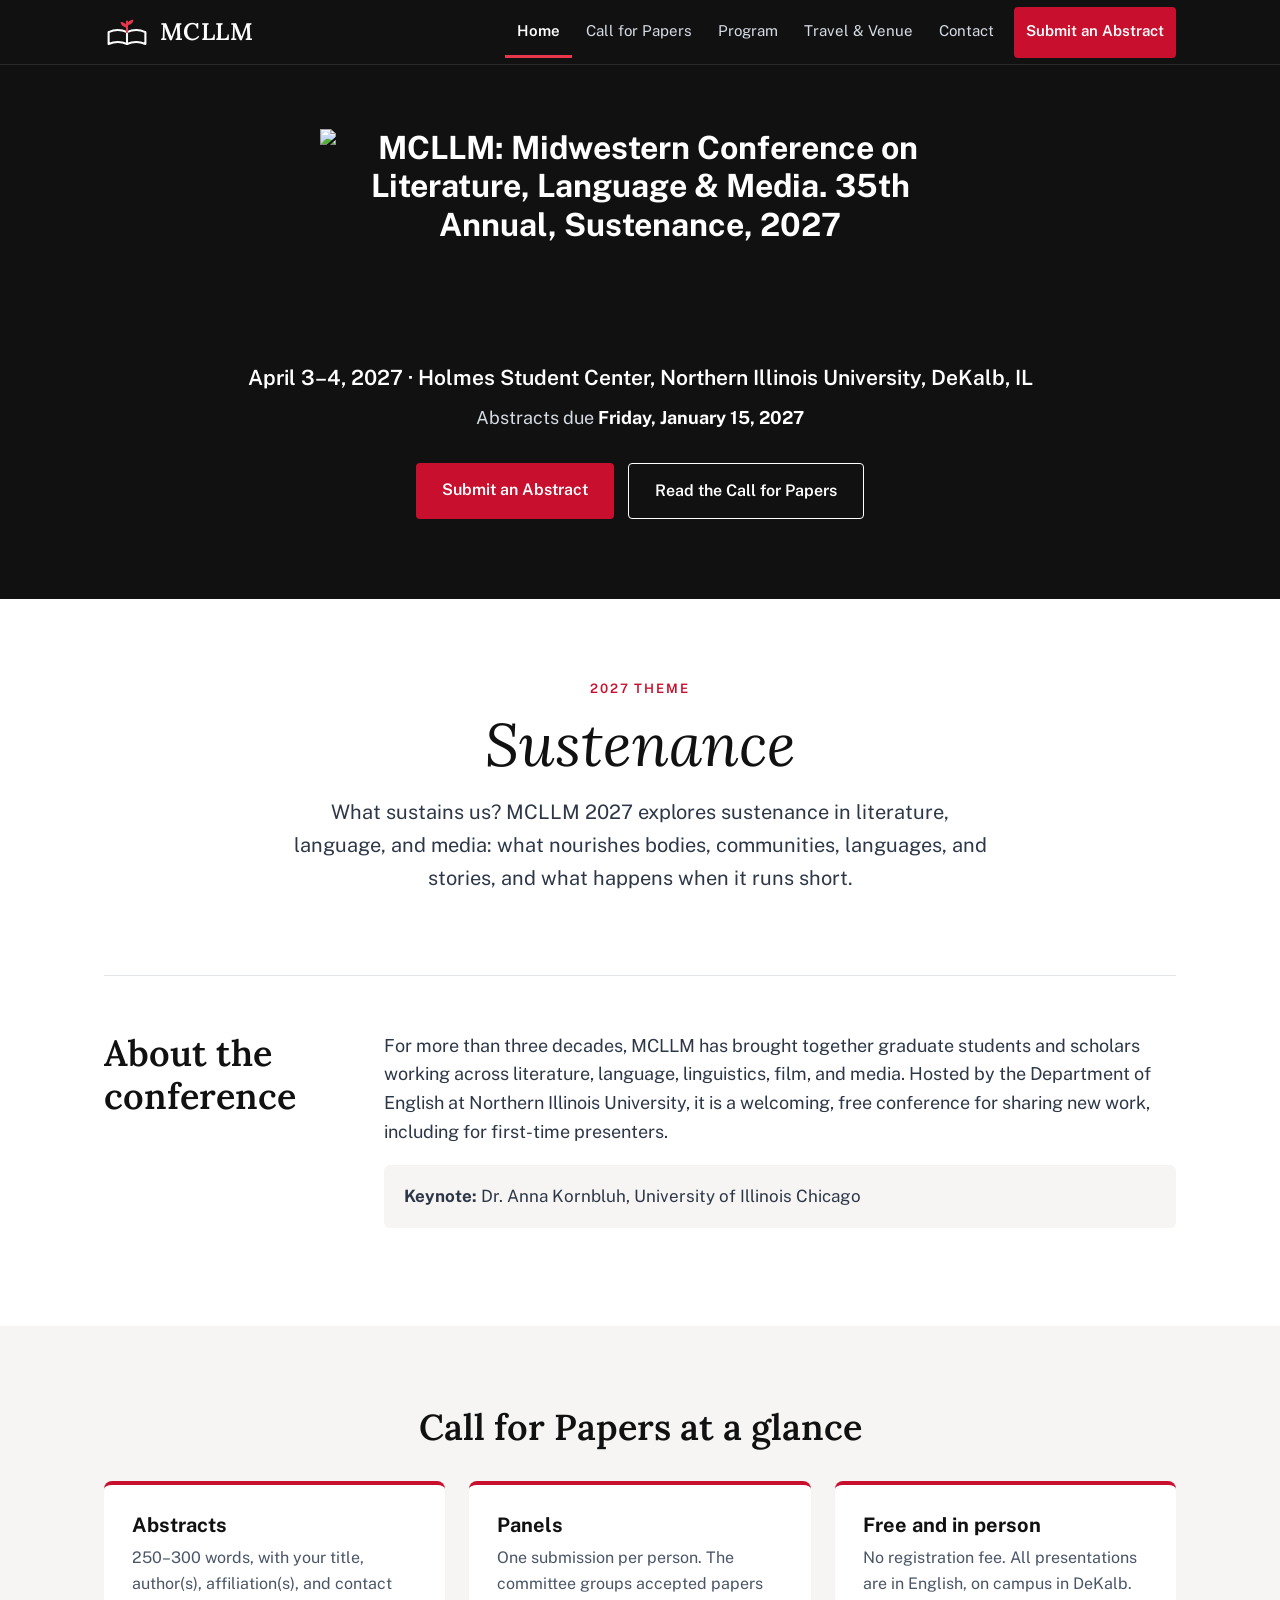
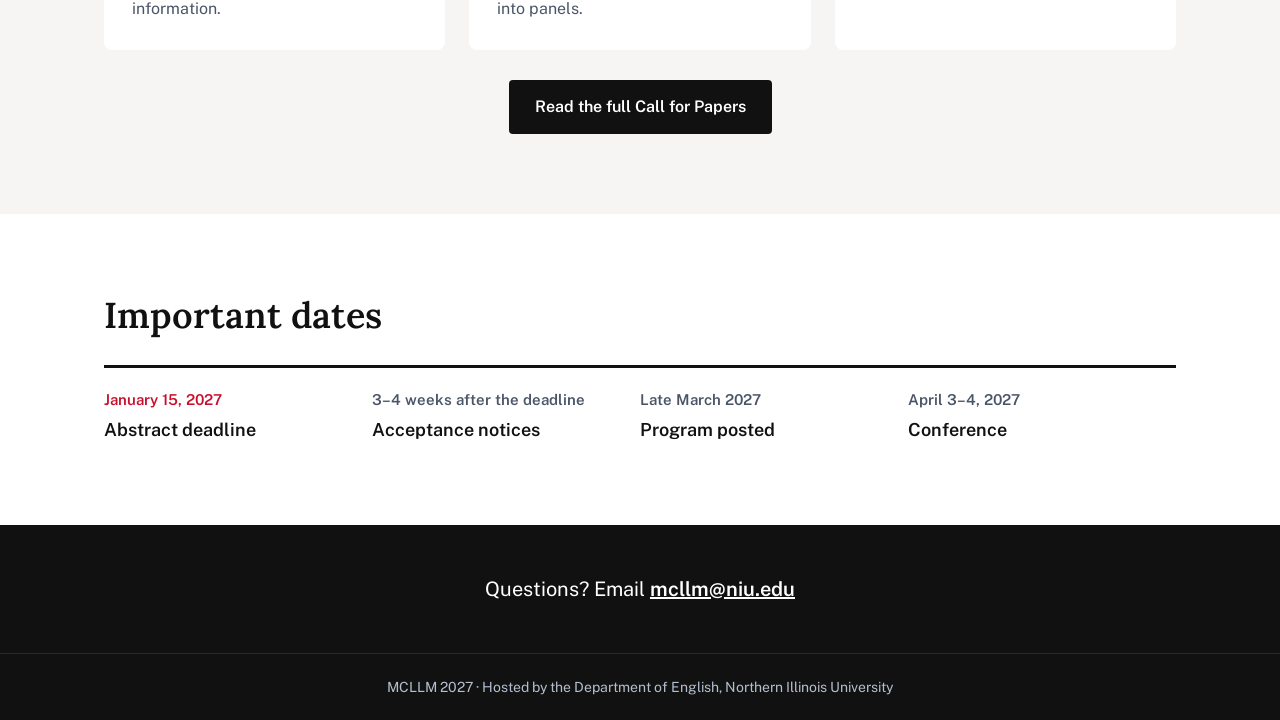
==== index.html @ 7a335de0 "Add files via upload" ====
<!doctype html>
<html lang="en">
<head>
<meta charset="utf-8">
<meta name="viewport" content="width=device-width, initial-scale=1">
<title>MCLLM 2027 · Midwestern Conference on Literature, Language &amp; Media</title>
<meta name="description" content="The 35th Midwestern Conference on Literature, Language, and Media, April 3–4, 2027, at Northern Illinois University. Theme: Sustenance. Abstracts due January 15, 2027.">
<meta property="og:title" content="MCLLM 2027 · Sustenance">
<meta property="og:description" content="35th Midwestern Conference on Literature, Language, and Media · April 3–4, 2027 · Northern Illinois University · Abstracts due January 15, 2027.">
<meta property="og:image" content="assets/mcllm-2027-logo-on-black.png">
<link rel="icon" href="assets/mcllm-2027-icon.svg" type="image/svg+xml">
<link rel="icon" href="assets/mcllm-2027-icon.png" type="image/png">
<link rel="apple-touch-icon" href="assets/mcllm-2027-icon.png">
<link rel="preconnect" href="https://fonts.googleapis.com">
<link rel="preconnect" href="https://fonts.gstatic.com" crossorigin>
<link href="https://fonts.googleapis.com/css2?family=Lora:ital,wght@0,400;0,600;1,400&family=Public+Sans:wght@400;500;600&display=swap" rel="stylesheet">
<link rel="stylesheet" href="styles.css">
<script src="site.js" defer></script>
</head>
<body>
<a class="skip" href="#main">Skip to content</a>

<header class="topbar">
  <div class="wrap">
    <a class="brand" href="index.html" aria-label="MCLLM 2027 home">
      <svg aria-hidden="true" viewBox="0 0 200 140"><path d="M20 70 Q60 52 100 70 Q140 52 180 70 V122 Q140 104 100 122 Q60 104 20 122 Z" fill="none" stroke="#fff" stroke-width="9" stroke-linejoin="round"/><path d="M100 70 V122" stroke="#fff" stroke-width="9"/><path d="M100 70 V24" stroke="#E8364D" stroke-width="9" stroke-linecap="round"/><path d="M100 50 C86 50 74 40 72 26 C88 26 99 36 100 50 Z" fill="#E8364D"/><path d="M100 40 C114 40 126 30 128 16 C112 16 101 26 100 40 Z" fill="#E8364D"/></svg>
      <span>MCLLM</span>
    </a>
    <button class="menu-toggle" aria-expanded="false" aria-controls="site-nav">Menu</button>
    <nav id="site-nav" class="nav" aria-label="Main">
      <a href="index.html" aria-current="page">Home</a>
      <a href="call-for-papers.html">Call for Papers</a>
      <a href="program.html">Program</a>
      <a href="travel.html">Travel &amp; Venue</a>
      <a href="contact.html">Contact</a>
      <a class="nav-cta" href="submit.html">Submit an Abstract</a>
    </nav>
  </div>
</header>

<main id="main">
  <div class="hero">
    <div class="wrap">
      <h1><img src="assets/mcllm-2027-logo-white.svg" alt="MCLLM: Midwestern Conference on Literature, Language &amp; Media. 35th Annual, Sustenance, 2027" width="620" height="182"></h1>
      <p class="facts">April 3–4, 2027 · Holmes Student Center, Northern Illinois University, DeKalb, IL</p>
      <p class="deadline">Abstracts due <strong>Friday, January 15, 2027</strong></p>
      <div class="buttons">
        <a class="btn btn-red" href="submit.html">Submit an Abstract</a>
        <a class="btn btn-outline" href="call-for-papers.html">Read the Call for Papers</a>
      </div>
    </div>
  </div>

  <section class="center">
    <div class="wrap narrow">
      <span class="eyebrow">2027 Theme</span>
      <h2 class="theme-title">Sustenance</h2>
      <p class="lead">What sustains us? MCLLM 2027 explores sustenance in literature, language, and media: what nourishes bodies, communities, languages, and stories, and what happens when it runs short.</p>
    </div>
  </section>

  <section style="padding-top: 0">
    <div class="wrap">
      <div class="split" style="border-top: 1px solid var(--line); padding-top: 56px">
        <h2 class="side">About the conference</h2>
        <div class="main prose">
          <p>For more than three decades, MCLLM has brought together graduate students and scholars working across literature, language, linguistics, film, and media. Hosted by the Department of English at Northern Illinois University, it is a welcoming, free conference for sharing new work, including for first-time presenters.</p>
          <p class="callout"><strong>Keynote:</strong> Dr. Anna Kornbluh, University of Illinois Chicago</p>
        </div>
      </div>
    </div>
  </section>

  <section class="soft">
    <div class="wrap">
      <h2 class="center">Call for Papers at a glance</h2>
      <div class="cards" style="margin-top: 32px">
        <div class="card"><h3>Abstracts</h3><p>250–300 words, with your title, author(s), affiliation(s), and contact information.</p></div>
        <div class="card"><h3>Panels</h3><p>One submission per person. The committee groups accepted papers into panels.</p></div>
        <div class="card"><h3>Free and in person</h3><p>No registration fee. All presentations are in English, on campus in DeKalb.</p></div>
      </div>
      <div class="buttons"><a class="btn btn-dark" href="call-for-papers.html">Read the full Call for Papers</a></div>
    </div>
  </section>

  <section>
    <div class="wrap">
      <h2>Important dates</h2>
      <ol class="dates" style="margin-top: 28px">
        <li><span class="when key">January 15, 2027</span><span class="what">Abstract deadline</span></li>
        <li><span class="when">3–4 weeks after the deadline</span><span class="what">Acceptance notices</span></li>
        <li><span class="when">Late March 2027</span><span class="what">Program posted</span></li>
        <li><span class="when">April 3–4, 2027</span><span class="what">Conference</span></li>
      </ol>
    </div>
  </section>
</main>

<div class="contact-band"><div class="wrap">Questions? Email <a href="mailto:mcllm@niu.edu">mcllm@niu.edu</a></div></div>
<footer class="footer"><div class="wrap">MCLLM 2027 · Hosted by the Department of English, Northern Illinois University</div></footer>
</body>
</html>
---- styles.css ----
/* MCLLM 2027 — shared styles */
:root {
  --red: #C8102E;
  --red-dark: #A6192E;
  --red-on-dark: #E8364D;
  --black: #111111;
  --text: #2D3748;
  --muted: #4A5568;
  --line: #E2E5EA;
  --soft: #F6F5F3;
  --light: #D6DCE5;
  --serif: 'Lora', Georgia, 'Times New Roman', serif;
  --sans: 'Public Sans', system-ui, -apple-system, 'Segoe UI', Arial, sans-serif;
}

* { box-sizing: border-box; }
html { -webkit-text-size-adjust: 100%; }
body { margin: 0; font-family: var(--sans); color: var(--black); background: #fff; line-height: 1.6; min-height: 100vh; display: flex; flex-direction: column; }
body > main { flex: 1 0 auto; }
img, svg { max-width: 100%; height: auto; display: block; }
a { color: var(--red); }
a:hover { color: var(--red-dark); }
h1, h2, h3 { line-height: 1.2; }
.wrap { max-width: 1120px; margin: 0 auto; padding: 0 24px; }
.narrow { max-width: 760px; }
.skip { position: absolute; left: -9999px; }
.skip:focus { left: 16px; top: 16px; background: #fff; color: var(--black); padding: 10px 14px; z-index: 10; }

/* ---------- Top bar ---------- */
.topbar { background: var(--black); border-bottom: 1px solid #2A2A2A; }
.topbar .wrap { display: flex; align-items: center; justify-content: space-between; gap: 12px; min-height: 64px; flex-wrap: wrap; }
.brand { display: flex; align-items: center; gap: 10px; color: #fff; text-decoration: none; }
.brand:hover { color: #fff; }
.brand svg { width: 46px; }
.brand span { font-family: var(--serif); font-weight: 600; font-size: 24px; letter-spacing: 0.02em; }
.menu-toggle { display: none; background: none; border: 1px solid #555; color: #fff; border-radius: 6px; padding: 10px 14px; font: inherit; font-size: 15px; cursor: pointer; min-height: 44px; }
.nav { display: flex; flex-wrap: wrap; gap: 2px; }
.nav a { color: var(--light); text-decoration: none; padding: 12px 12px; font-size: 15px; border-bottom: 3px solid transparent; }
.nav a:hover { color: #fff; }
.nav a[aria-current="page"] { color: #fff; font-weight: 600; border-bottom-color: var(--red-on-dark); }
.nav a.nav-cta { background: var(--red); color: #fff; border-radius: 4px; margin-left: 6px; font-weight: 600; border-bottom: 0; }
.nav a.nav-cta:hover { background: var(--red-dark); }

@media (max-width: 900px) {
  .menu-toggle { display: inline-block; }
  .nav { display: none; width: 100%; flex-direction: column; padding-bottom: 12px; }
  .nav.open { display: flex; }
  .nav a { border-bottom: 1px solid #2A2A2A; }
  .nav a[aria-current="page"] { border-bottom-color: #2A2A2A; border-left: 3px solid var(--red-on-dark); }
  .nav a.nav-cta { margin: 10px 0 0; text-align: center; }
}

/* ---------- Home hero ---------- */
.hero { background: var(--black); color: #fff; padding: 64px 0 80px; text-align: center; }
.hero h1 { margin: 0 auto; max-width: 640px; }
.hero h1 img { width: 100%; }
.hero .facts { margin: 44px auto 0; font-size: 21px; font-weight: 600; }
.hero .deadline { margin: 10px 0 0; font-size: 18px; color: var(--light); }
.hero .deadline strong { color: #fff; }
.buttons { display: flex; flex-wrap: wrap; justify-content: center; gap: 14px; margin-top: 30px; }
.btn { display: inline-block; padding: 14px 26px; border-radius: 4px; font-weight: 600; font-size: 16px; text-decoration: none; min-height: 48px; }
.btn-red { background: var(--red); color: #fff; }
.btn-red:hover { background: var(--red-dark); color: #fff; }
.btn-outline { border: 1px solid #fff; color: #fff; }
.btn-outline:hover { background: #fff; color: var(--black); }
.btn-dark { background: var(--black); color: #fff; }
.btn-dark:hover { background: #333; color: #fff; }

/* ---------- Page header (inner pages) ---------- */
.page-head { background: var(--black); color: #fff; padding: 56px 0 52px; }
.page-head .eyebrow { color: var(--light); }
.page-head h1 { font-family: var(--serif); font-weight: 600; font-size: clamp(34px, 5vw, 52px); margin: 6px 0 0; }
.page-head p { margin: 12px 0 0; font-size: 18px; color: var(--light); max-width: 720px; }

/* ---------- Sections ---------- */
section { padding: 80px 0; }
.soft { background: var(--soft); }
.dark { background: var(--black); color: #fff; }
.center { text-align: center; }
.eyebrow { display: block; font-size: 13px; font-weight: 600; text-transform: uppercase; letter-spacing: 0.14em; color: var(--red); }
h2 { font-family: var(--serif); font-weight: 600; font-size: clamp(28px, 4vw, 36px); margin: 0 0 18px; }
.theme-title { font-family: var(--serif); font-style: italic; font-weight: 400; font-size: clamp(44px, 7vw, 60px); margin: 8px 0 16px; }
.lead { font-size: 20px; line-height: 1.65; color: var(--text); margin: 0; }
.prose { font-size: 18px; color: var(--text); }
.prose p, .prose ul, .prose ol { margin: 0 0 18px; }
.prose li { margin-bottom: 6px; }
.prose h2 { margin-top: 40px; }
.prose h3 { font-size: 20px; margin: 28px 0 10px; color: var(--black); }

.split { display: flex; flex-wrap: wrap; gap: 40px; }
.split > .side { flex: 1 1 240px; }
.split > .main { flex: 999 1 520px; min-width: 0; }

.callout { background: var(--soft); border-radius: 6px; padding: 18px 20px; font-size: 17px; }
.dark .callout { background: #1E1E1E; }

.cards { display: grid; grid-template-columns: repeat(auto-fit, minmax(240px, 1fr)); gap: 24px; }
.card { background: #fff; border-radius: 8px; padding: 28px; border-top: 4px solid var(--red); }
.card h3 { margin: 0 0 8px; font-size: 20px; }
.card p { margin: 0; color: var(--muted); font-size: 16px; }

.dates { list-style: none; margin: 0; padding: 0; display: grid; grid-template-columns: repeat(auto-fit, minmax(210px, 1fr)); border-top: 3px solid var(--black); }
.dates li { padding: 20px 20px 0 0; display: flex; flex-direction: column; gap: 4px; }
.dates .when { font-size: 15px; font-weight: 600; color: var(--muted); }
.dates .when.key { color: var(--red); }
.dates .what { font-size: 18px; font-weight: 600; }

.topics { list-style: none; margin: 0; padding: 0; display: flex; flex-wrap: wrap; gap: 10px; }
.topics li { padding: 8px 14px; border-radius: 999px; background: #fff; border: 1px solid #C9CED6; font-size: 15px; }

.people { list-style: none; padding: 0; margin: 0; display: grid; grid-template-columns: repeat(auto-fit, minmax(220px, 1fr)); gap: 16px; }
.people li { background: var(--soft); border-radius: 8px; padding: 20px; }
.people strong { display: block; font-size: 18px; }
.people span { color: var(--muted); font-size: 15px; }

/* ---------- Form embed ---------- */
.form-frame { width: 100%; min-height: 1900px; border: 1px solid var(--line); border-radius: 8px; background: #fff; }
.form-missing { border: 2px dashed #C9CED6; border-radius: 8px; padding: 32px; text-align: center; color: var(--muted); }

.map-frame { width: 100%; height: 380px; border: 0; border-radius: 8px; }

/* ---------- Footer ---------- */
.contact-band { background: var(--black); color: #fff; text-align: center; padding: 48px 0; font-size: 20px; }
.contact-band a { color: #fff; font-weight: 600; }
.footer { background: var(--black); color: #B4BFCE; border-top: 1px solid #2A2A2A; padding: 22px 0; font-size: 14px; text-align: center; }
.footer a { color: #fff; }

@media (max-width: 600px) {
  section { padding: 56px 0; }
  .hero { padding: 44px 0 60px; }
  .hero .facts { font-size: 18px; }
  .lead { font-size: 18px; }
  .prose { font-size: 17px; }
  .btn { width: 100%; text-align: center; }
}
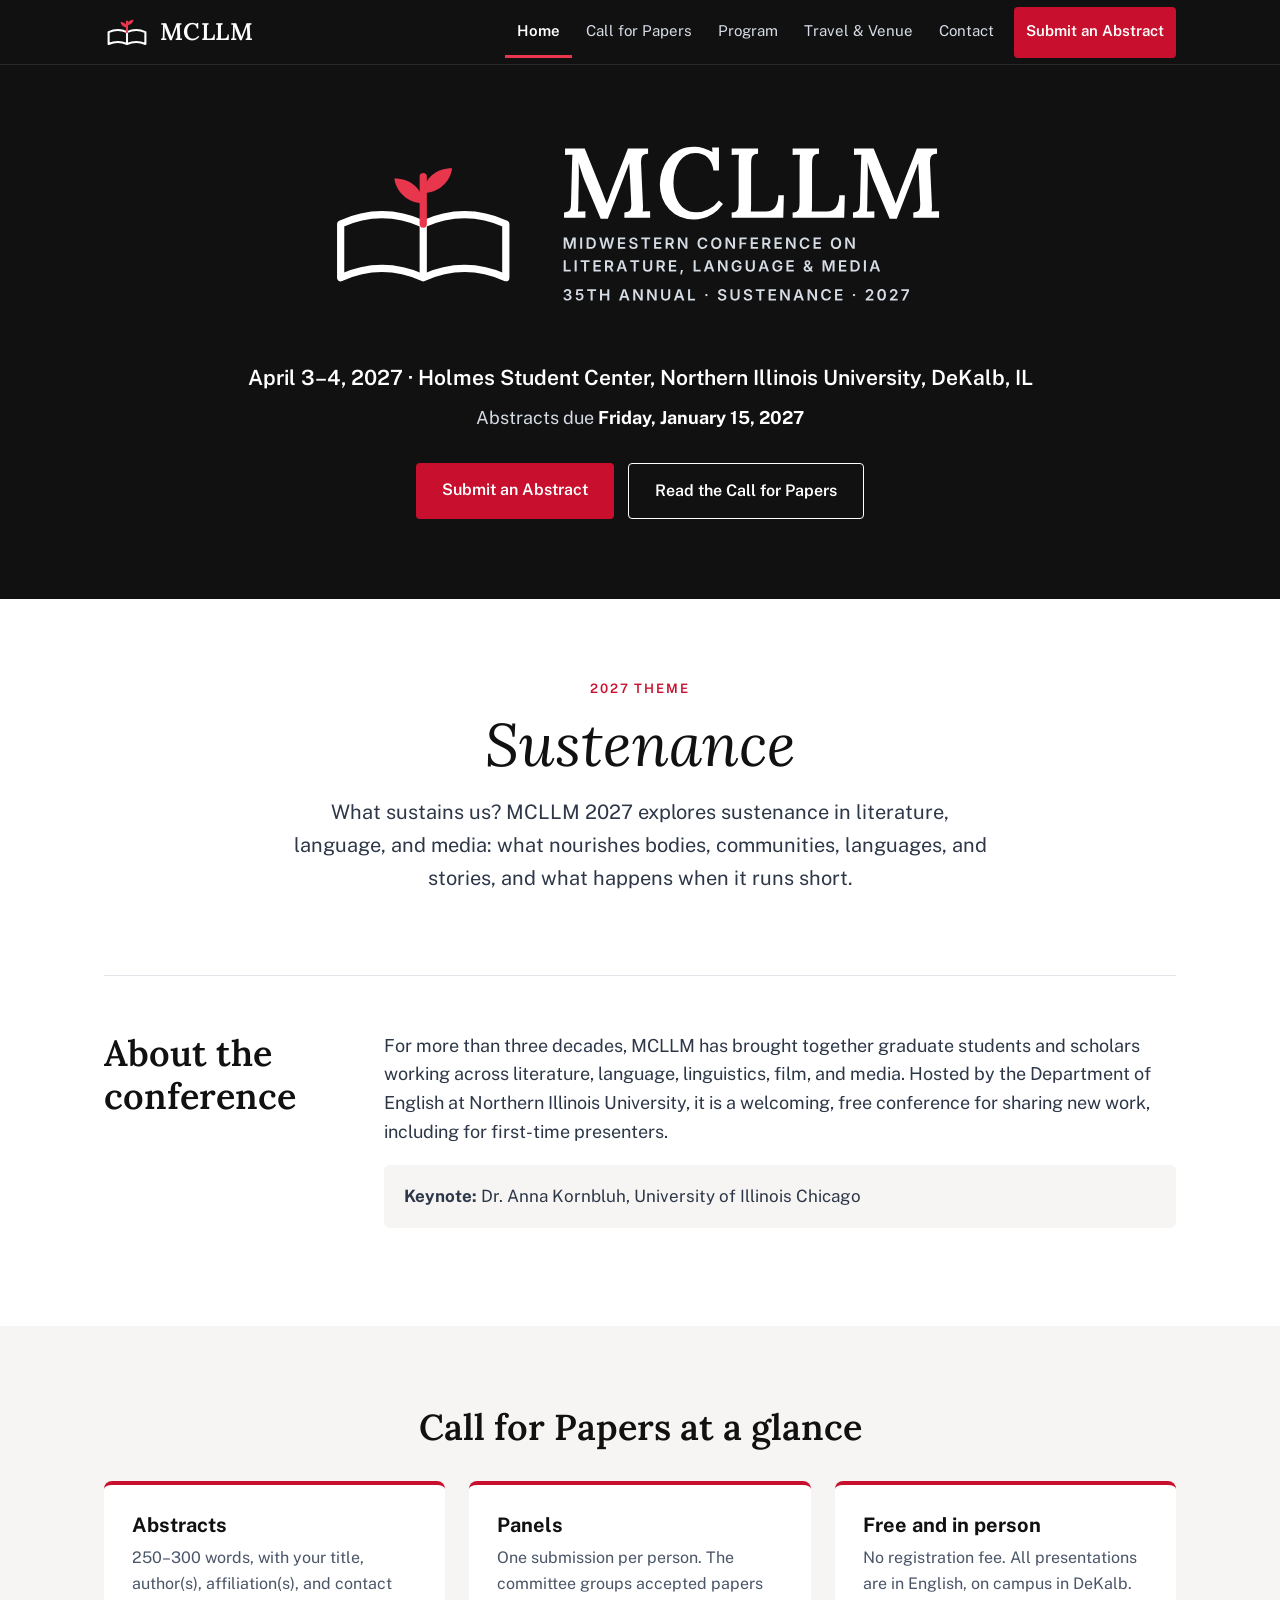
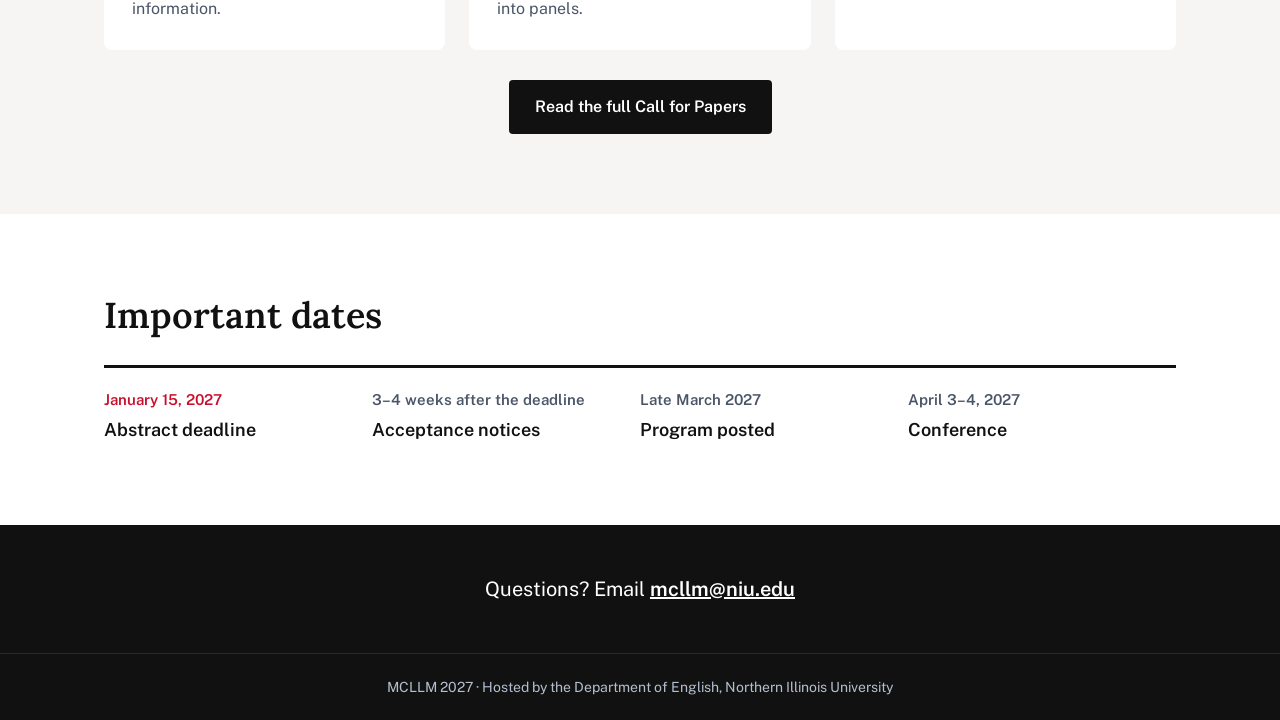
==== commit 52b34ea8: "Add files via upload" ====
--- a/index.html
+++ b/index.html
@@ -7,10 +7,10 @@
 <meta name="description" content="The 35th Midwestern Conference on Literature, Language, and Media, April 3–4, 2027, at Northern Illinois University. Theme: Sustenance. Abstracts due January 15, 2027.">
 <meta property="og:title" content="MCLLM 2027 · Sustenance">
 <meta property="og:description" content="35th Midwestern Conference on Literature, Language, and Media · April 3–4, 2027 · Northern Illinois University · Abstracts due January 15, 2027.">
-<meta property="og:image" content="assets/mcllm-2027-logo-on-black.png">
-<link rel="icon" href="assets/mcllm-2027-icon.svg" type="image/svg+xml">
-<link rel="icon" href="assets/mcllm-2027-icon.png" type="image/png">
-<link rel="apple-touch-icon" href="assets/mcllm-2027-icon.png">
+<meta property="og:image" content="mcllm-2027-logo-on-black.png">
+<link rel="icon" href="mcllm-2027-icon.svg" type="image/svg+xml">
+<link rel="icon" href="mcllm-2027-icon.png" type="image/png">
+<link rel="apple-touch-icon" href="mcllm-2027-icon.png">
 <link rel="preconnect" href="https://fonts.googleapis.com">
 <link rel="preconnect" href="https://fonts.gstatic.com" crossorigin>
 <link href="https://fonts.googleapis.com/css2?family=Lora:ital,wght@0,400;0,600;1,400&family=Public+Sans:wght@400;500;600&display=swap" rel="stylesheet">
@@ -41,7 +41,7 @@
 <main id="main">
   <div class="hero">
     <div class="wrap">
-      <h1><img src="assets/mcllm-2027-logo-white.svg" alt="MCLLM: Midwestern Conference on Literature, Language &amp; Media. 35th Annual, Sustenance, 2027" width="620" height="182"></h1>
+      <h1><img src="mcllm-2027-logo-white.svg" alt="MCLLM: Midwestern Conference on Literature, Language &amp; Media. 35th Annual, Sustenance, 2027" width="620" height="182"></h1>
       <p class="facts">April 3–4, 2027 · Holmes Student Center, Northern Illinois University, DeKalb, IL</p>
       <p class="deadline">Abstracts due <strong>Friday, January 15, 2027</strong></p>
       <div class="buttons">
